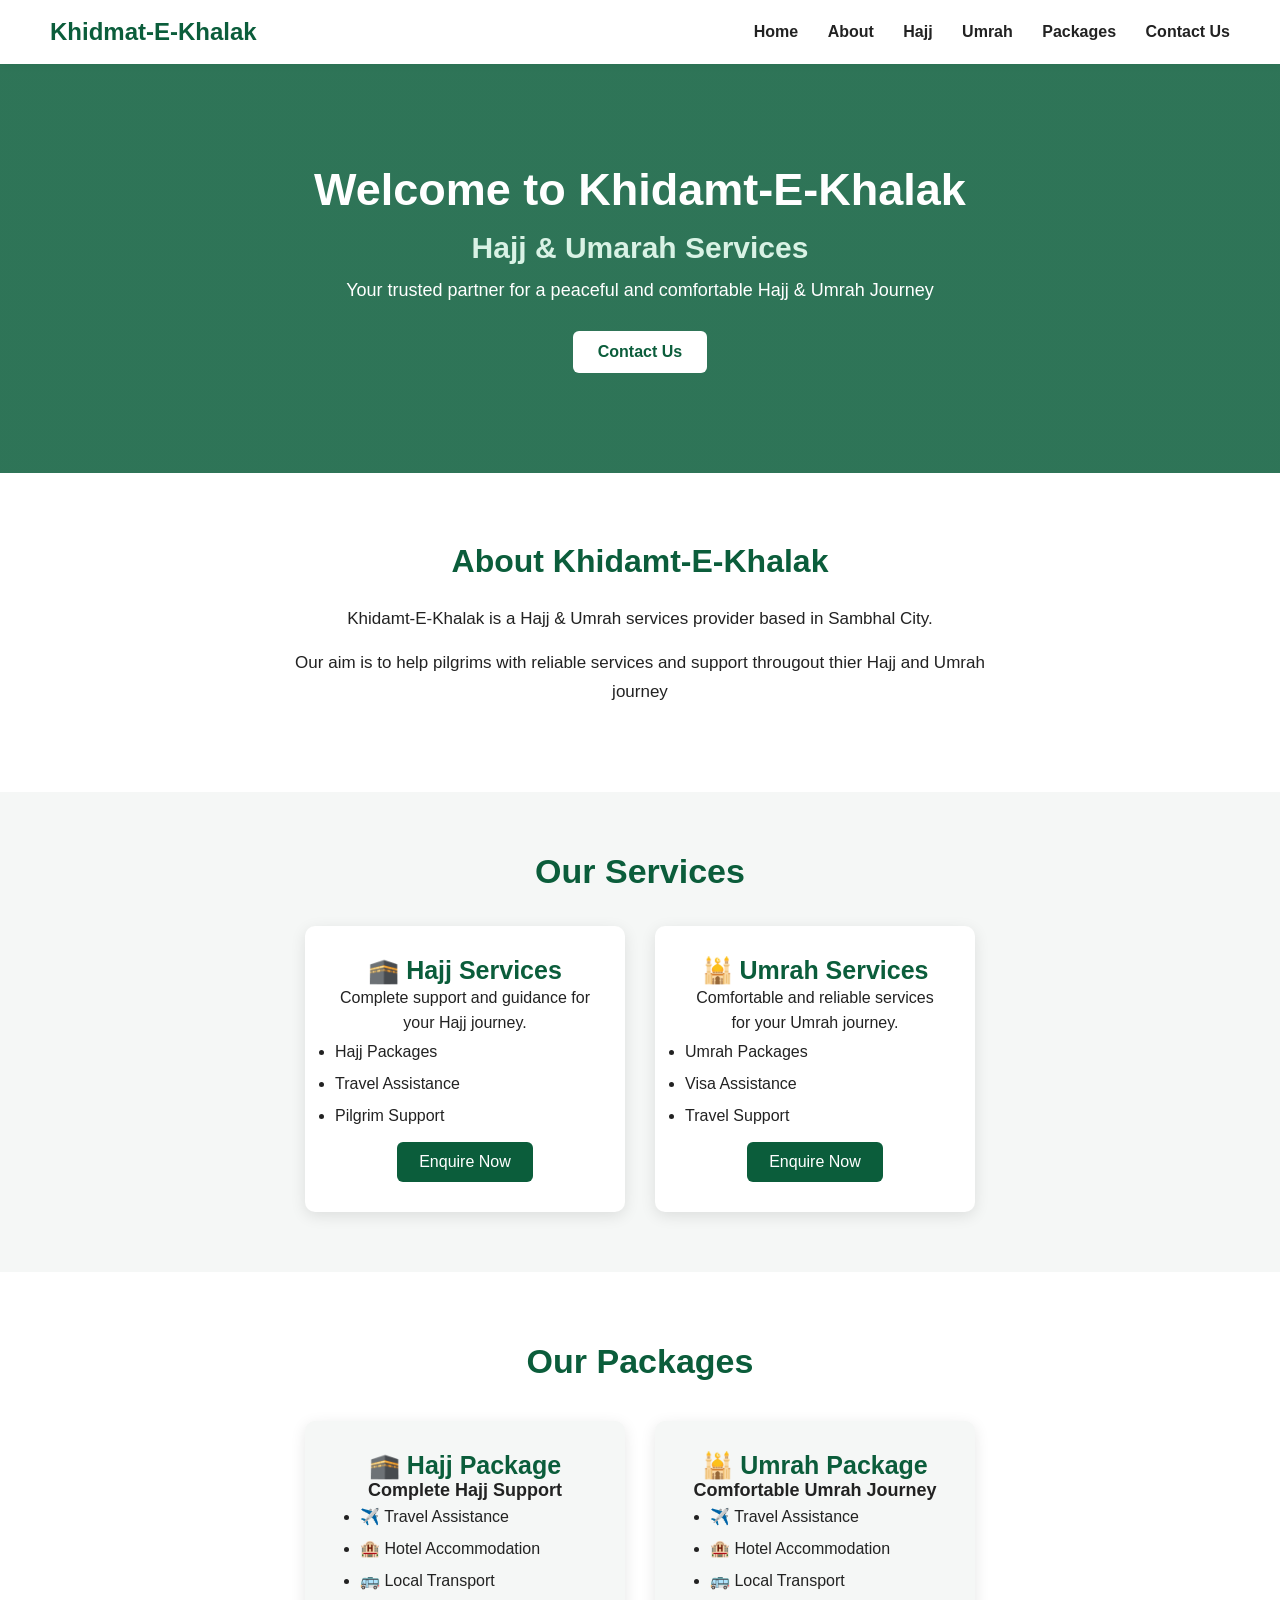
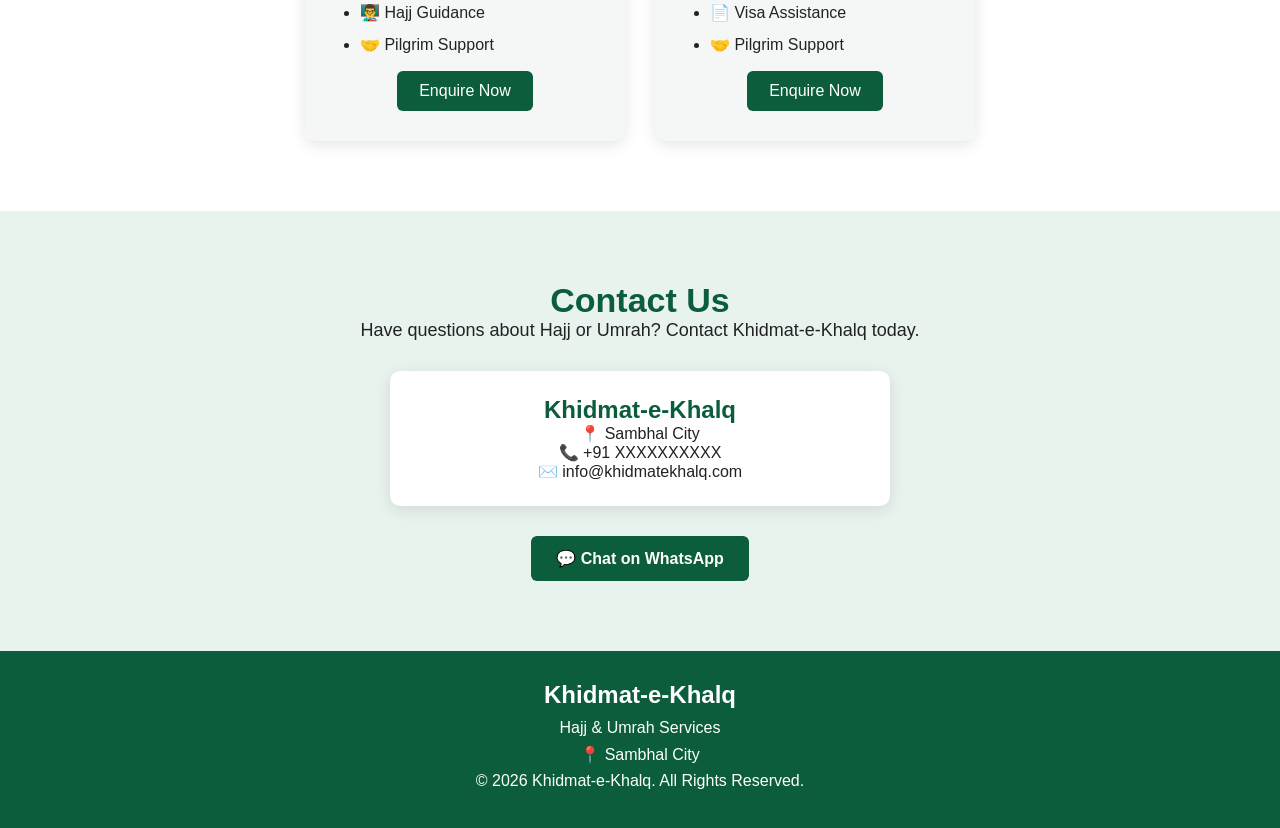
==== index.html @ 11a7c164 "Add files via upload" ====
<!DOCTYPE html>
<html lang="en">
<head>
    <meta charset="UTF-8">
    <meta name="viewport" content="width=device-width, initial-scale=1.0">
    <title>Khidmat-E-Khalak || Hajj & Umarah Services</title>
    <link rel="stylesheet" href="style.css">
</head>
<body>
    <nav>
        <div class ="logo">Khidmat-E-Khalak</div>
        <div class ="menu">
            <a href="#">Home</a>
            <a href="#about">About</a>
            <a href="#hajj">Hajj</a>
            <a href="#umrah">Umrah</a>
            <a href="#packages">Packages</a>
            <a href="#contact">Contact Us</a>
        </div>
    </nav>
    <section class="hero">
        <h1>Welcome to Khidamt-E-Khalak</h1>
        <h2>Hajj & Umarah Services</h2>
        <p>Your trusted partner for a peaceful and comfortable Hajj & Umrah Journey</p>
        <a href="#contact" class="button"> Contact Us</a>
    </section>
    <section id ="about" class="about">
        <h2>About Khidamt-E-Khalak</h2>
        <p>Khidamt-E-Khalak is a Hajj & Umrah services provider based in Sambhal City.</p>
        <p>Our aim is to help pilgrims with reliable services and support througout thier Hajj and Umrah journey</p>

    </section>
    <section class="services" id="hajj">

    <h2>Our Services</h2>

    <div class="service-container">

        <div class="service-card">
            <h3>🕋 Hajj Services</h3>

            <p>
                Complete support and guidance for your Hajj journey.
            </p>

            <ul>
                <li>Hajj Packages</li>
                <li>Travel Assistance</li>
                <li>Pilgrim Support</li>
            </ul>

            <a href="#contact" class="service-button">
                Enquire Now
            </a>
        </div>

        <div class="service-card">
            <h3>🕌 Umrah Services</h3>

            <p>
                Comfortable and reliable services for your Umrah journey.
            </p>

            <ul>
                <li>Umrah Packages</li>
                <li>Visa Assistance</li>
                <li>Travel Support</li>
            </ul>

            <a href="#contact" class="service-button">
                Enquire Now
            </a>
        </div>

    </div>

</section>
<section class="packages" id="packages">

    <h2>Our Packages</h2>

    <div class="package-container">

        <!-- Hajj Package -->
        <div class="package-card">
            <h3>🕋 Hajj Package</h3>

            <p class="package-title">Complete Hajj Support</p>

            <ul>
                <li>✈️ Travel Assistance</li>
                <li>🏨 Hotel Accommodation</li>
                <li>🚌 Local Transport</li>
                <li>👨‍🏫 Hajj Guidance</li>
                <li>🤝 Pilgrim Support</li>
            </ul>

            <a href="#contact" class="package-button">
                Enquire Now
            </a>
        </div>


        <!-- Umrah Package -->
        <div class="package-card">
            <h3>🕌 Umrah Package</h3>

            <p class="package-title">Comfortable Umrah Journey</p>

            <ul>
                <li>✈️ Travel Assistance</li>
                <li>🏨 Hotel Accommodation</li>
                <li>🚌 Local Transport</li>
                <li>📄 Visa Assistance</li>
                <li>🤝 Pilgrim Support</li>
            </ul>

            <a href="#contact" class="package-button">
                Enquire Now
            </a>
        </div>

    </div>

</section>
<section class="contact" id="contact">

    <h2>Contact Us</h2>

    <p>
        Have questions about Hajj or Umrah?
        Contact Khidmat-e-Khalq today.
    </p>

    <div class="contact-info">

        <h3>Khidmat-e-Khalq</h3>

        <p>📍 Sambhal City</p>

        <p>📞 +91 XXXXXXXXXX</p>

        <p>✉️ info@khidmatekhalq.com</p>

    </div>

    <a href="https://wa.me/91XXXXXXXXXX"
       class="whatsapp-button"
       target="_blank">
        💬 Chat on WhatsApp
    </a>

</section>
<footer>
    <h3>Khidmat-e-Khalq</h3>

    <p>Hajj & Umrah Services</p>

    <p>📍 Sambhal City</p>

    <p>© 2026 Khidmat-e-Khalq. All Rights Reserved.</p>
</footer>
---- style.css ----
* {
    margin: 0;
    padding: 0;
    box-sizing: border-box;
}

body {
    font-family: Arial, sans-serif;
    color: #222;
    background-color: #f8faf9;
}

/* Navigation */
nav {
    background-color: white;
    display: flex;
    justify-content: space-between;
    align-items: center;
    padding: 18px 50px;
    box-shadow: 0 2px 8px rgba(0, 0, 0, 0.1);
}

.logo {
    font-size: 24px;
    font-weight: bold;
    color: #0b5d3b;
}

.menu a {
    text-decoration: none;
    color: #222;
    margin-left: 25px;
    font-weight: bold;
}

.menu a:hover {
    color: #0b5d3b;
}

/* Hero */
.hero {
    background: linear-gradient(
        rgba(11, 93, 59, 0.85),
        rgba(11, 93, 59, 0.85)
    );
    color: white;
    text-align: center;
    padding: 100px 20px;
}

.hero h1 {
    font-size: 45px;
    margin-bottom: 15px;
}

.hero h2 {
    font-size: 30px;
    color: #d9f2e5;
    margin-bottom: 15px;
}

.hero p {
    font-size: 18px;
    margin-bottom: 30px;
}

.button {
    display: inline-block;
    background-color: #ffffff;
    color: #0b5d3b;
    padding: 12px 25px;
    text-decoration: none;
    border-radius: 6px;
    font-weight: bold;
}

/* About */
.about {
    background-color: white;
    text-align: center;
    padding: 70px 20px;
}

.about h2 {
    color: #0b5d3b;
    font-size: 32px;
    margin-bottom: 25px;
}

.about p {
    max-width: 700px;
    margin: 15px auto;
    font-size: 17px;
    line-height: 1.7;
}
.services {
    padding: 60px 20px;
    text-align: center;
    background-color: #f5f7f6;
}

.services h2 {
    color: #0b5d3b;
    font-size: 34px;
    margin-bottom: 35px;
}

.service-container {
    display: flex;
    justify-content: center;
    gap: 30px;
    flex-wrap: wrap;
}

.service-card {
    background-color: white;
    width: 320px;
    padding: 30px;
    border-radius: 10px;
    box-shadow: 0 4px 15px rgba(0, 0, 0, 0.10);
}

.service-card h3 {
    color: #0b5d3b;
    font-size: 25px;
}

.service-card p {
    line-height: 1.6;
}

.service-card ul {
    text-align: left;
    line-height: 2;
}

.service-button {
    display: inline-block;
    background-color: #0b5d3b;
    color: white;
    padding: 11px 22px;
    text-decoration: none;
    border-radius: 6px;
    margin-top: 10px;
}

.service-button:hover {
    background-color: #08472d;
}

.packages {
    padding: 70px 20px;
    text-align: center;
    background-color: white;
}

.packages h2 {
    color: #0b5d3b;
    font-size: 34px;
    margin-bottom: 40px;
}

.package-container {
    display: flex;
    justify-content: center;
    gap: 30px;
    flex-wrap: wrap;
}

.package-card {
    background-color: #f5f7f6;
    width: 320px;
    padding: 30px;
    border-radius: 10px;
    box-shadow: 0 4px 15px rgba(0, 0, 0, 0.10);
}

.package-card h3 {
    color: #0b5d3b;
    font-size: 25px;
}

.package-title {
    font-weight: bold;
    font-size: 18px;
}

.package-card ul {
    text-align: left;
    line-height: 2;
    padding-left: 25px;
}

.package-button {
    display: inline-block;
    background-color: #0b5d3b;
    color: white;
    padding: 11px 22px;
    text-decoration: none;
    border-radius: 6px;
    margin-top: 10px;
}

.package-button:hover {
    background-color: #08472d;
}
.contact {
    padding: 70px 20px;
    text-align: center;
    background-color: #e8f3ee;
}

.contact h2 {
    color: #0b5d3b;
    font-size: 34px;
}

.contact > p {
    font-size: 18px;
}

.contact-info {
    background-color: white;
    max-width: 500px;
    margin: 30px auto;
    padding: 25px;
    border-radius: 10px;
    box-shadow: 0 4px 15px rgba(0, 0, 0, 0.10);
}

.contact-info h3 {
    color: #0b5d3b;
    font-size: 24px;
}

.whatsapp-button {
    display: inline-block;
    background-color: #0b5d3b;
    color: white;
    padding: 13px 25px;
    text-decoration: none;
    border-radius: 6px;
    font-weight: bold;
}

.whatsapp-button:hover {
    background-color: #08472d;
}
footer {
    background-color: #0b5d3b;
    color: white;
    text-align: center;
    padding: 30px 20px;
}

footer h3 {
    font-size: 24px;
    margin-bottom: 10px;
}

footer p {
    margin: 8px;
}
@media (max-width: 768px) {

    nav {
        flex-direction: column;
        gap: 15px;
        padding: 20px;
    }

    .menu {
        display: flex;
        flex-wrap: wrap;
        justify-content: center;
        gap: 10px;
    }

    .menu a {
        margin-left: 0;
    }

    .hero h1 {
        font-size: 32px;
    }

    .hero h2 {
        font-size: 26px;
    }

    .service-card,
    .package-card {
        width: 90%;
    }

}
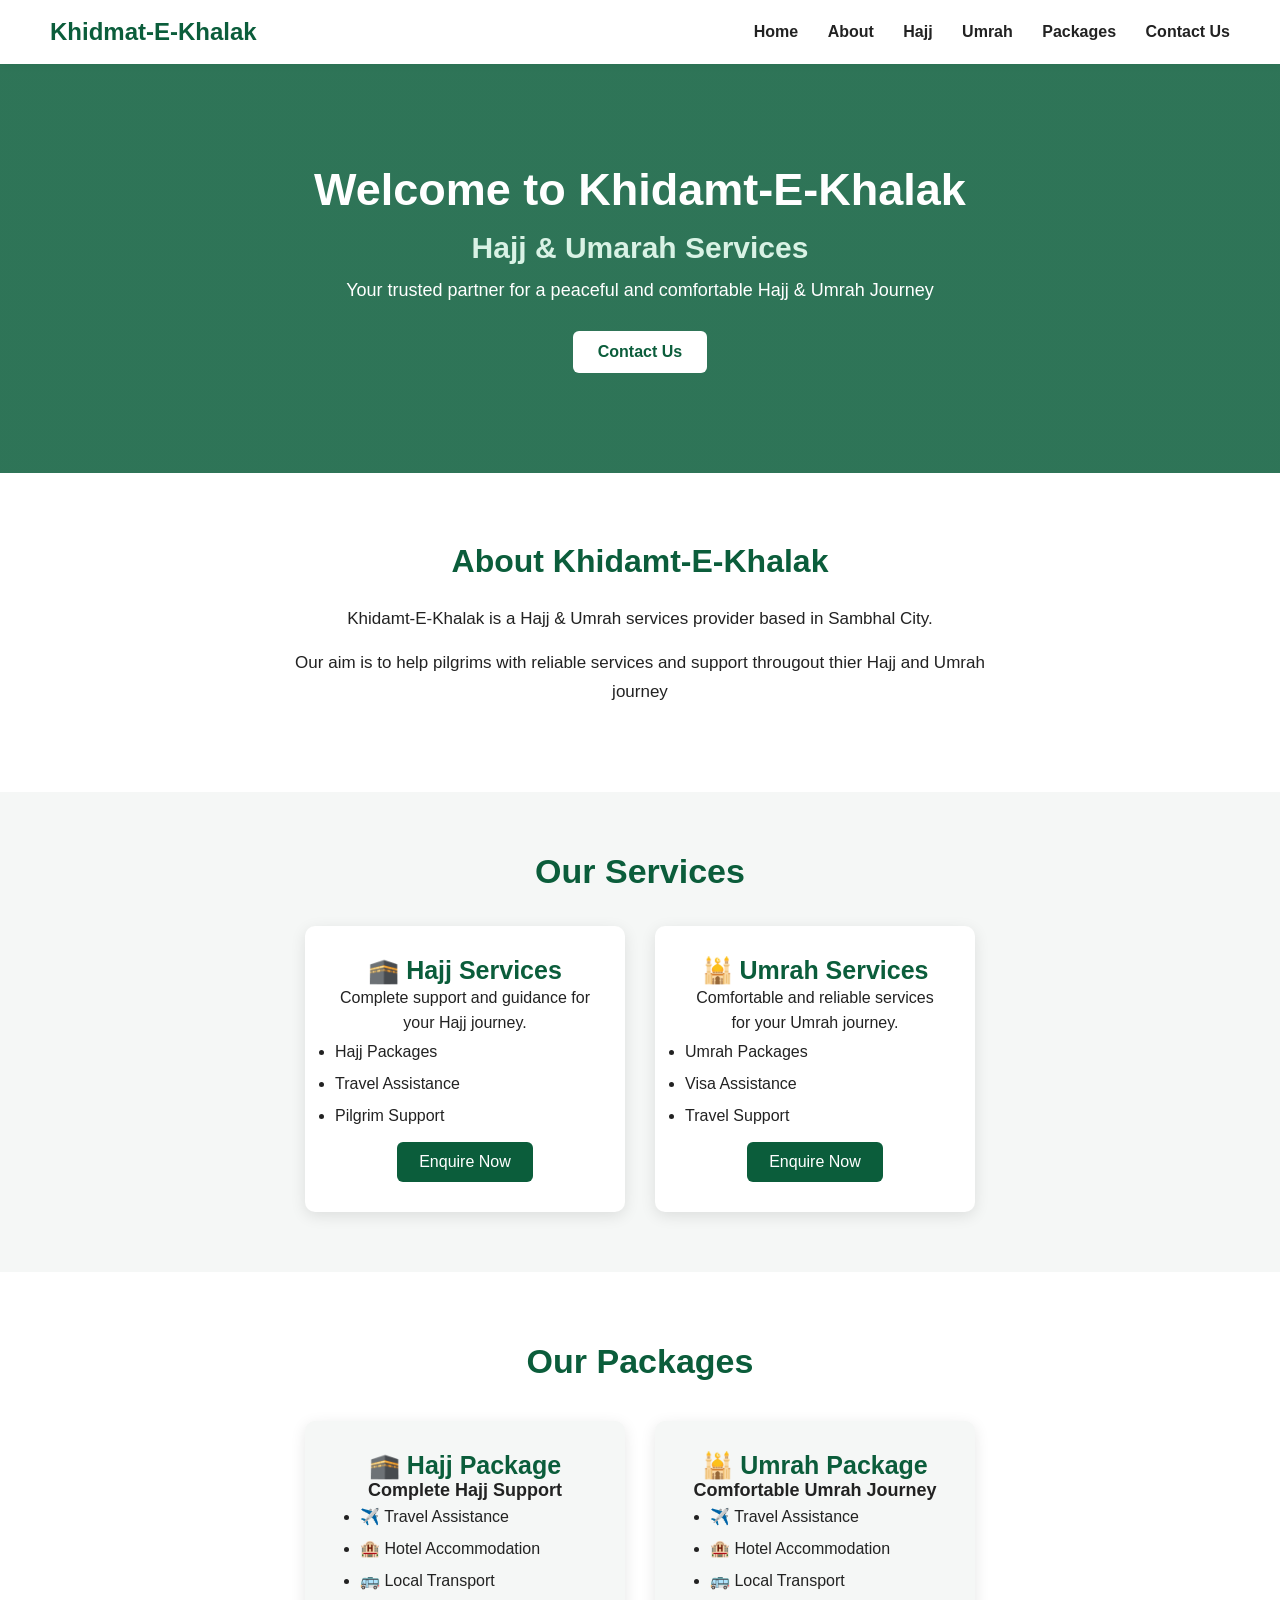
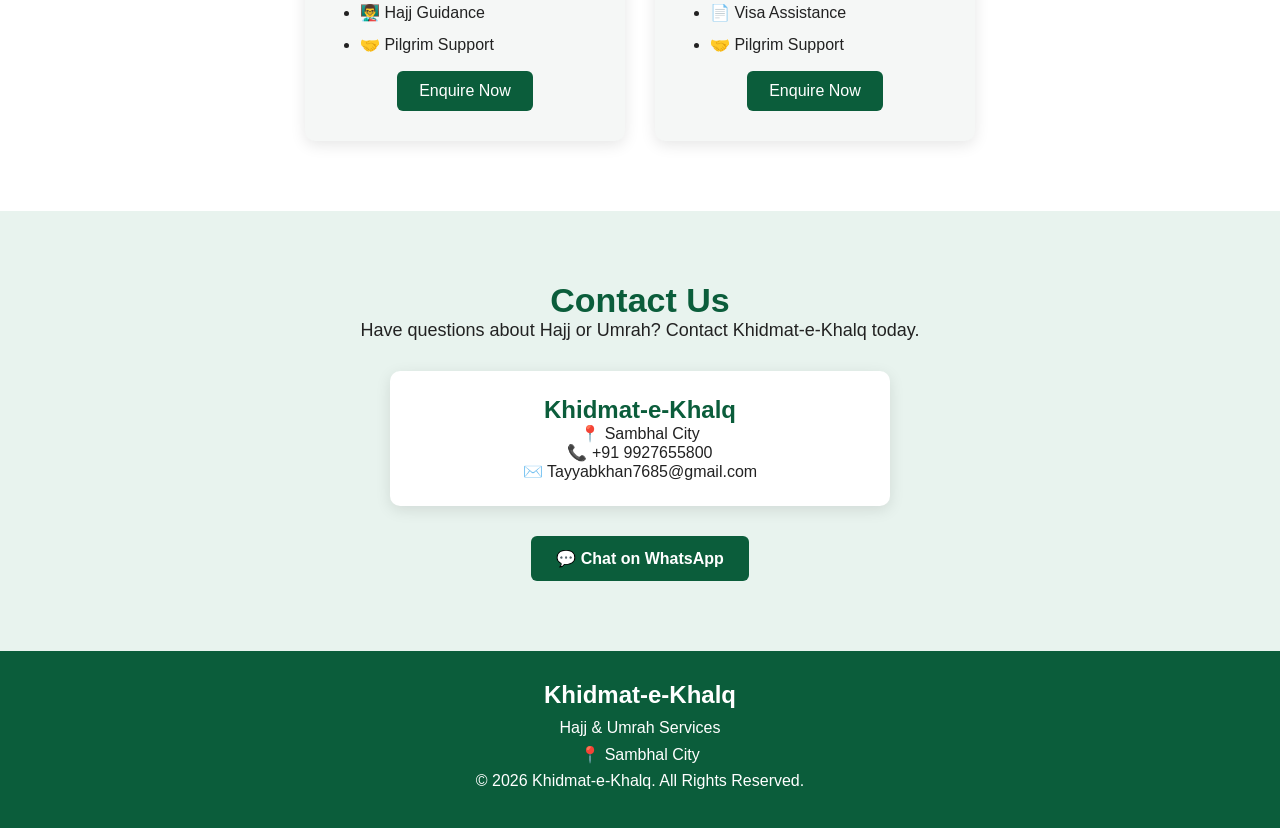
==== commit 2815a6a5: "Add files via upload" ====
--- a/index.html
+++ b/index.html
@@ -138,13 +138,13 @@
 
         <p>📍 Sambhal City</p>
 
-        <p>📞 +91 XXXXXXXXXX</p>
+        <p>📞 +91 9927655800</p>
 
-        <p>✉️ info@khidmatekhalq.com</p>
+        <p>✉️ Tayyabkhan7685@gmail.com</p>
 
     </div>
 
-    <a href="https://wa.me/91XXXXXXXXXX"
+    <a href="https://wa.me/9787457688"
        class="whatsapp-button"
        target="_blank">
         💬 Chat on WhatsApp
